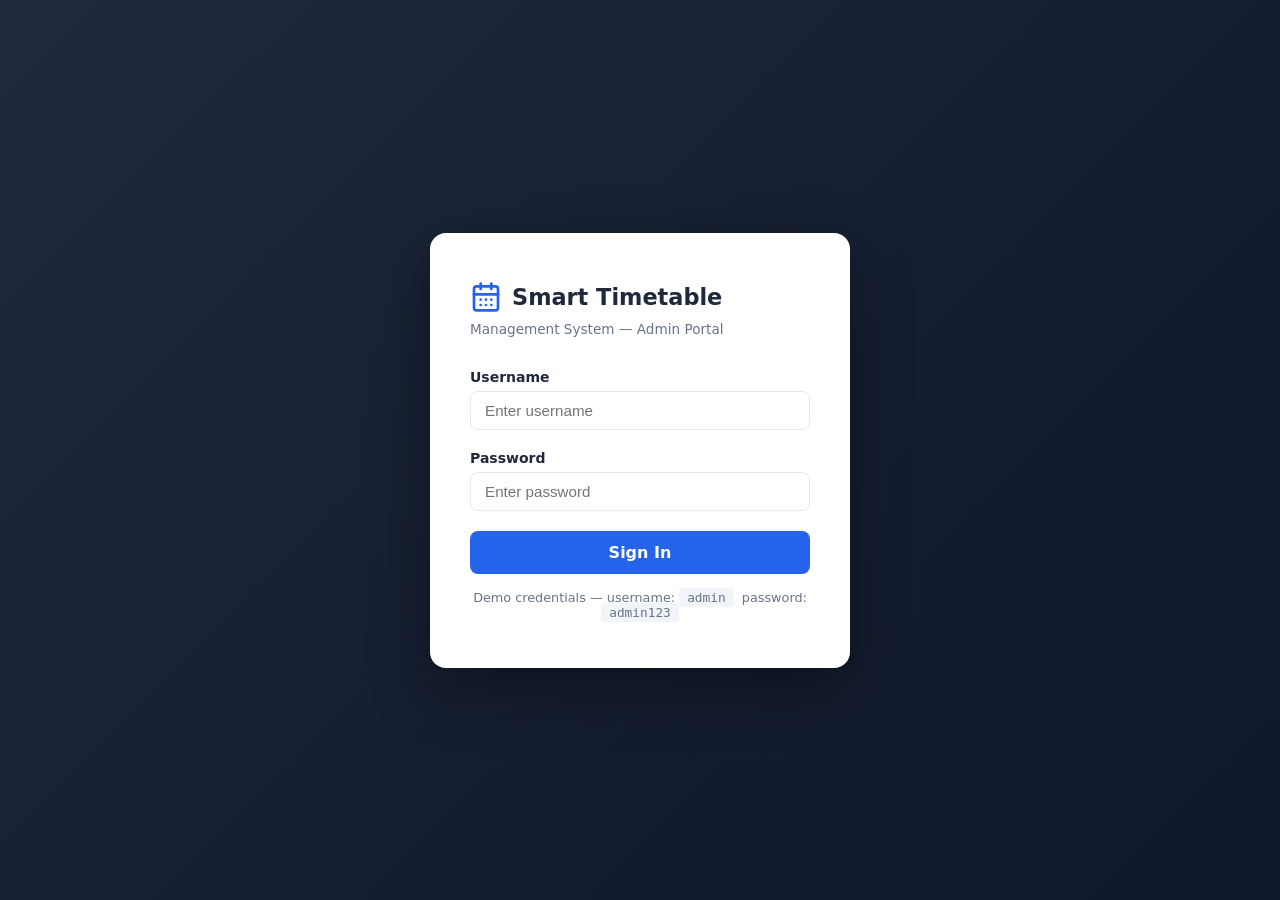
==== frontend/dashboard.html @ ed55b6df "Implement complete Smart Timetable Management System Co-authored-by: mohitcodez <219562682+mohitcode" ====
<!DOCTYPE html>
<html lang="en">
<head>
  <meta charset="UTF-8">
  <meta name="viewport" content="width=device-width, initial-scale=1.0">
  <title>Smart Timetable System — Dashboard</title>
  <link rel="stylesheet" href="style.css">
</head>
<body>
<div class="layout">

  <!-- ── Sidebar ─────────────────────────────────────────────────── -->
  <aside class="sidebar" id="sidebar">
    <div class="sidebar-brand">
      <svg width="24" height="24" viewBox="0 0 24 24" fill="none" stroke="currentColor" stroke-width="2" stroke-linecap="round" stroke-linejoin="round">
        <rect x="3" y="4" width="18" height="18" rx="2" ry="2"/>
        <line x1="16" y1="2" x2="16" y2="6"/><line x1="8" y1="2" x2="8" y2="6"/>
        <line x1="3" y1="10" x2="21" y2="10"/>
      </svg>
      <span>Smart<br>Timetable</span>
    </div>

    <nav class="sidebar-nav">
      <div class="nav-section">Main</div>
      <a class="nav-item active" data-section="dashboard">
        <svg width="18" height="18" viewBox="0 0 24 24" fill="none" stroke="currentColor" stroke-width="2"><rect x="3" y="3" width="7" height="7"/><rect x="14" y="3" width="7" height="7"/><rect x="14" y="14" width="7" height="7"/><rect x="3" y="14" width="7" height="7"/></svg>
        Dashboard
      </a>

      <div class="nav-section">Resources</div>
      <a class="nav-item" data-section="teachers">
        <svg width="18" height="18" viewBox="0 0 24 24" fill="none" stroke="currentColor" stroke-width="2"><path d="M17 21v-2a4 4 0 0 0-4-4H5a4 4 0 0 0-4 4v2"/><circle cx="9" cy="7" r="4"/><path d="M23 21v-2a4 4 0 0 0-3-3.87"/><path d="M16 3.13a4 4 0 0 1 0 7.75"/></svg>
        Teachers
      </a>
      <a class="nav-item" data-section="rooms">
        <svg width="18" height="18" viewBox="0 0 24 24" fill="none" stroke="currentColor" stroke-width="2"><path d="M3 9l9-7 9 7v11a2 2 0 0 1-2 2H5a2 2 0 0 1-2-2z"/><polyline points="9 22 9 12 15 12 15 22"/></svg>
        Rooms
      </a>
      <a class="nav-item" data-section="subjects">
        <svg width="18" height="18" viewBox="0 0 24 24" fill="none" stroke="currentColor" stroke-width="2"><path d="M4 19.5A2.5 2.5 0 0 1 6.5 17H20"/><path d="M6.5 2H20v20H6.5A2.5 2.5 0 0 1 4 19.5v-15A2.5 2.5 0 0 1 6.5 2z"/></svg>
        Subjects
      </a>
      <a class="nav-item" data-section="batches">
        <svg width="18" height="18" viewBox="0 0 24 24" fill="none" stroke="currentColor" stroke-width="2"><path d="M17 21v-2a4 4 0 0 0-4-4H5a4 4 0 0 0-4 4v2"/><circle cx="9" cy="7" r="4"/><path d="M23 21v-2a4 4 0 0 0-3-3.87"/><path d="M16 3.13a4 4 0 0 1 0 7.75"/></svg>
        Batches
      </a>

      <div class="nav-section">Scheduling</div>
      <a class="nav-item" data-section="generate">
        <svg width="18" height="18" viewBox="0 0 24 24" fill="none" stroke="currentColor" stroke-width="2"><polygon points="13 2 3 14 12 14 11 22 21 10 12 10 13 2"/></svg>
        Generate Timetable
      </a>
      <a class="nav-item" data-section="timetable">
        <svg width="18" height="18" viewBox="0 0 24 24" fill="none" stroke="currentColor" stroke-width="2"><rect x="3" y="4" width="18" height="18" rx="2" ry="2"/><line x1="16" y1="2" x2="16" y2="6"/><line x1="8" y1="2" x2="8" y2="6"/><line x1="3" y1="10" x2="21" y2="10"/></svg>
        View Timetable
      </a>
    </nav>

    <div class="sidebar-footer">
      <button class="btn-logout" id="btnLogout">
        <svg width="16" height="16" viewBox="0 0 24 24" fill="none" stroke="currentColor" stroke-width="2"><path d="M9 21H5a2 2 0 0 1-2-2V5a2 2 0 0 1 2-2h4"/><polyline points="16 17 21 12 16 7"/><line x1="21" y1="12" x2="9" y2="12"/></svg>
        Logout
      </button>
    </div>
  </aside>

  <!-- ── Main ────────────────────────────────────────────────────── -->
  <div class="main">

    <header class="topbar">
      <h2 id="pageTitle">Dashboard</h2>
      <div class="topbar-user">
        <span id="topbarUser">admin</span>
        <div class="avatar" id="topbarAvatar">A</div>
      </div>
    </header>

    <div class="content">

      <!-- Dashboard Home -->
      <div class="section active" id="sec-dashboard">
        <div class="stats-grid">
          <div class="stat-card">
            <div class="stat-icon blue">
              <svg width="22" height="22" viewBox="0 0 24 24" fill="none" stroke="currentColor" stroke-width="2"><path d="M17 21v-2a4 4 0 0 0-4-4H5a4 4 0 0 0-4 4v2"/><circle cx="9" cy="7" r="4"/><path d="M23 21v-2a4 4 0 0 0-3-3.87"/><path d="M16 3.13a4 4 0 0 1 0 7.75"/></svg>
            </div>
            <div>
              <div class="stat-label">Teachers</div>
              <div class="stat-value" id="stat-teachers">0</div>
            </div>
          </div>
          <div class="stat-card">
            <div class="stat-icon green">
              <svg width="22" height="22" viewBox="0 0 24 24" fill="none" stroke="currentColor" stroke-width="2"><path d="M3 9l9-7 9 7v11a2 2 0 0 1-2 2H5a2 2 0 0 1-2-2z"/><polyline points="9 22 9 12 15 12 15 22"/></svg>
            </div>
            <div>
              <div class="stat-label">Rooms</div>
              <div class="stat-value" id="stat-rooms">0</div>
            </div>
          </div>
          <div class="stat-card">
            <div class="stat-icon orange">
              <svg width="22" height="22" viewBox="0 0 24 24" fill="none" stroke="currentColor" stroke-width="2"><path d="M4 19.5A2.5 2.5 0 0 1 6.5 17H20"/><path d="M6.5 2H20v20H6.5A2.5 2.5 0 0 1 4 19.5v-15A2.5 2.5 0 0 1 6.5 2z"/></svg>
            </div>
            <div>
              <div class="stat-label">Subjects</div>
              <div class="stat-value" id="stat-subjects">0</div>
            </div>
          </div>
          <div class="stat-card">
            <div class="stat-icon sky">
              <svg width="22" height="22" viewBox="0 0 24 24" fill="none" stroke="currentColor" stroke-width="2"><path d="M17 21v-2a4 4 0 0 0-4-4H5a4 4 0 0 0-4 4v2"/><circle cx="9" cy="7" r="4"/></svg>
            </div>
            <div>
              <div class="stat-label">Batches</div>
              <div class="stat-value" id="stat-batches">0</div>
            </div>
          </div>
        </div>

        <div class="card" style="padding:24px;">
          <h3 style="font-size:.95rem;font-weight:700;margin-bottom:8px;">Welcome to Smart Timetable System</h3>
          <p style="color:var(--text-muted);font-size:.875rem;line-height:1.6;">
            Use the sidebar to manage <strong>Teachers</strong>, <strong>Rooms</strong>, <strong>Subjects</strong>, and <strong>Batches</strong>.
            Once your data is ready, click <strong>Generate Timetable</strong> to automatically produce a
            conflict-free academic schedule using the
            <em>Graph Coloring (DSATUR)</em> algorithm.
          </p>
          <div style="margin-top:16px;display:flex;gap:10px;flex-wrap:wrap;">
            <button class="btn btn-primary" onclick="app.showSection('generate')">
              <svg width="16" height="16" viewBox="0 0 24 24" fill="none" stroke="currentColor" stroke-width="2"><polygon points="13 2 3 14 12 14 11 22 21 10 12 10 13 2"/></svg>
              Generate Timetable
            </button>
            <button class="btn btn-secondary" onclick="app.showSection('teachers')">Manage Teachers</button>
          </div>
        </div>
      </div>

      <!-- Teachers -->
      <div class="section" id="sec-teachers">
        <div class="section-header">
          <h3>Teachers</h3>
          <button class="btn btn-primary" id="btnAddTeacher">
            <svg width="16" height="16" viewBox="0 0 24 24" fill="none" stroke="currentColor" stroke-width="2"><line x1="12" y1="5" x2="12" y2="19"/><line x1="5" y1="12" x2="19" y2="12"/></svg>
            Add Teacher
          </button>
        </div>
        <div class="card">
          <div class="table-wrapper">
            <table id="teachersTable">
              <thead>
                <tr>
                  <th>ID</th><th>Name</th><th>Subjects Taught</th><th>Availability</th><th>Actions</th>
                </tr>
              </thead>
              <tbody id="teachersBody"></tbody>
            </table>
          </div>
        </div>
      </div>

      <!-- Rooms -->
      <div class="section" id="sec-rooms">
        <div class="section-header">
          <h3>Rooms</h3>
          <button class="btn btn-primary" id="btnAddRoom">
            <svg width="16" height="16" viewBox="0 0 24 24" fill="none" stroke="currentColor" stroke-width="2"><line x1="12" y1="5" x2="12" y2="19"/><line x1="5" y1="12" x2="19" y2="12"/></svg>
            Add Room
          </button>
        </div>
        <div class="card">
          <div class="table-wrapper">
            <table id="roomsTable">
              <thead>
                <tr><th>ID</th><th>Room Name</th><th>Capacity</th><th>Actions</th></tr>
              </thead>
              <tbody id="roomsBody"></tbody>
            </table>
          </div>
        </div>
      </div>

      <!-- Subjects -->
      <div class="section" id="sec-subjects">
        <div class="section-header">
          <h3>Subjects</h3>
          <button class="btn btn-primary" id="btnAddSubject">
            <svg width="16" height="16" viewBox="0 0 24 24" fill="none" stroke="currentColor" stroke-width="2"><line x1="12" y1="5" x2="12" y2="19"/><line x1="5" y1="12" x2="19" y2="12"/></svg>
            Add Subject
          </button>
        </div>
        <div class="card">
          <div class="table-wrapper">
            <table id="subjectsTable">
              <thead>
                <tr><th>ID</th><th>Subject Name</th><th>Teacher</th><th>Lectures/Week</th><th>Actions</th></tr>
              </thead>
              <tbody id="subjectsBody"></tbody>
            </table>
          </div>
        </div>
      </div>

      <!-- Batches -->
      <div class="section" id="sec-batches">
        <div class="section-header">
          <h3>Student Batches</h3>
          <button class="btn btn-primary" id="btnAddBatch">
            <svg width="16" height="16" viewBox="0 0 24 24" fill="none" stroke="currentColor" stroke-width="2"><line x1="12" y1="5" x2="12" y2="19"/><line x1="5" y1="12" x2="19" y2="12"/></svg>
            Add Batch
          </button>
        </div>
        <div class="card">
          <div class="table-wrapper">
            <table id="batchesTable">
              <thead>
                <tr><th>ID</th><th>Batch Name</th><th>Student Count</th><th>Actions</th></tr>
              </thead>
              <tbody id="batchesBody"></tbody>
            </table>
          </div>
        </div>
      </div>

      <!-- Generate Timetable -->
      <div class="section" id="sec-generate">
        <div class="generate-card">
          <h3>
            <svg width="20" height="20" viewBox="0 0 24 24" fill="none" stroke="currentColor" stroke-width="2" style="vertical-align:middle;margin-right:8px;"><polygon points="13 2 3 14 12 14 11 22 21 10 12 10 13 2"/></svg>
            Generate Conflict-Free Timetable
          </h3>
          <p>The system models scheduling as a <strong>Graph Coloring Problem</strong> (G = V, E).
             Sessions are vertices; conflicts are edges. Time slots are colors.
             The DSATUR algorithm assigns the minimum number of slots.</p>
          <button class="btn btn-success btn-lg" id="btnGenerate">
            <svg width="18" height="18" viewBox="0 0 24 24" fill="none" stroke="currentColor" stroke-width="2"><polygon points="13 2 3 14 12 14 11 22 21 10 12 10 13 2"/></svg>
            Run Scheduler
          </button>
          <div class="algorithm-chips">
            <span class="chip">Graph Coloring</span>
            <span class="chip">DSATUR</span>
            <span class="chip">Backtracking Fallback</span>
            <span class="chip">O(V²) Greedy</span>
          </div>
          <div class="progress-bar-wrap" id="progressWrap">
            <div class="progress-bar" id="progressBar"></div>
          </div>
        </div>

        <div class="conflict-check card" id="constraintChecks" style="display:none;padding:20px;">
          <h4>Constraint Validation</h4>
          <div id="checksList"></div>
        </div>

        <div id="generateResult"></div>
      </div>

      <!-- View Timetable -->
      <div class="section" id="sec-timetable">
        <div class="section-header">
          <h3>Weekly Timetable</h3>
          <button class="btn btn-secondary" id="btnExportTT" style="display:none;">
            <svg width="16" height="16" viewBox="0 0 24 24" fill="none" stroke="currentColor" stroke-width="2"><path d="M21 15v4a2 2 0 0 1-2 2H5a2 2 0 0 1-2-2v-4"/><polyline points="7 10 12 15 17 10"/><line x1="12" y1="15" x2="12" y2="3"/></svg>
            Export JSON
          </button>
        </div>
        <div class="timetable-controls">
          <div class="tt-filter">
            <label for="filterBatch">Batch:</label>
            <select id="filterBatch"><option value="">All Batches</option></select>
          </div>
          <div class="tt-filter">
            <label for="filterTeacher">Teacher:</label>
            <select id="filterTeacher"><option value="">All Teachers</option></select>
          </div>
        </div>
        <div class="card">
          <div class="timetable-wrapper" id="timetableWrapper">
            <div class="empty-state">
              <svg width="48" height="48" viewBox="0 0 24 24" fill="none" stroke="currentColor" stroke-width="1.5"><rect x="3" y="4" width="18" height="18" rx="2"/><line x1="3" y1="10" x2="21" y2="10"/></svg>
              <p>No timetable generated yet. Go to <strong>Generate Timetable</strong> first.</p>
            </div>
          </div>
        </div>
      </div>

    </div><!-- /content -->
  </div><!-- /main -->

</div><!-- /layout -->

<!-- ── Modals ─────────────────────────────────────────────────────── -->

<!-- Teacher Modal -->
<div class="modal-overlay" id="modalTeacher">
  <div class="modal">
    <div class="modal-header">
      <h4 id="modalTeacherTitle">Add Teacher</h4>
      <button class="modal-close" data-close="modalTeacher">&times;</button>
    </div>
    <div class="modal-body">
      <input type="hidden" id="tEditId">
      <div class="form-group">
        <label>Teacher Name</label>
        <input type="text" id="tName" placeholder="e.g. Dr. Sharma">
      </div>
      <div class="form-group">
        <label>Subjects Taught</label>
        <input type="text" id="tSubjects" placeholder="e.g. Mathematics, Physics">
      </div>
      <div class="form-group">
        <label>Availability</label>
        <input type="text" id="tAvailability" value="all" placeholder="all / Mon-Fri / ...">
      </div>
    </div>
    <div class="modal-footer">
      <button class="btn btn-secondary" data-close="modalTeacher">Cancel</button>
      <button class="btn btn-primary" id="btnSaveTeacher">Save</button>
    </div>
  </div>
</div>

<!-- Room Modal -->
<div class="modal-overlay" id="modalRoom">
  <div class="modal">
    <div class="modal-header">
      <h4 id="modalRoomTitle">Add Room</h4>
      <button class="modal-close" data-close="modalRoom">&times;</button>
    </div>
    <div class="modal-body">
      <input type="hidden" id="rEditId">
      <div class="form-group">
        <label>Room Name</label>
        <input type="text" id="rName" placeholder="e.g. R101">
      </div>
      <div class="form-group">
        <label>Capacity</label>
        <input type="number" id="rCapacity" min="1" placeholder="e.g. 60">
      </div>
    </div>
    <div class="modal-footer">
      <button class="btn btn-secondary" data-close="modalRoom">Cancel</button>
      <button class="btn btn-primary" id="btnSaveRoom">Save</button>
    </div>
  </div>
</div>

<!-- Subject Modal -->
<div class="modal-overlay" id="modalSubject">
  <div class="modal">
    <div class="modal-header">
      <h4 id="modalSubjectTitle">Add Subject</h4>
      <button class="modal-close" data-close="modalSubject">&times;</button>
    </div>
    <div class="modal-body">
      <input type="hidden" id="sEditId">
      <div class="form-group">
        <label>Subject Name</label>
        <input type="text" id="sName" placeholder="e.g. Mathematics">
      </div>
      <div class="form-group">
        <label>Teacher</label>
        <select id="sTeacher"></select>
      </div>
      <div class="form-group">
        <label>Lectures per Week</label>
        <input type="number" id="sLectures" min="1" max="8" value="2">
      </div>
    </div>
    <div class="modal-footer">
      <button class="btn btn-secondary" data-close="modalSubject">Cancel</button>
      <button class="btn btn-primary" id="btnSaveSubject">Save</button>
    </div>
  </div>
</div>

<!-- Batch Modal -->
<div class="modal-overlay" id="modalBatch">
  <div class="modal">
    <div class="modal-header">
      <h4 id="modalBatchTitle">Add Batch</h4>
      <button class="modal-close" data-close="modalBatch">&times;</button>
    </div>
    <div class="modal-body">
      <input type="hidden" id="bEditId">
      <div class="form-group">
        <label>Batch Name</label>
        <input type="text" id="bName" placeholder="e.g. CSE-A">
      </div>
      <div class="form-group">
        <label>Student Count</label>
        <input type="number" id="bCount" min="1" placeholder="e.g. 50">
      </div>
    </div>
    <div class="modal-footer">
      <button class="btn btn-secondary" data-close="modalBatch">Cancel</button>
      <button class="btn btn-primary" id="btnSaveBatch">Save</button>
    </div>
  </div>
</div>

<!-- Toast -->
<div class="toast" id="toast"></div>

<script src="app.js"></script>
<script src="timetable.js"></script>
</body>
</html>
---- frontend/style.css ----
/* =====================================================================
   Smart Timetable Management System — Main Stylesheet
   ===================================================================== */

/* ── Reset & Variables ─────────────────────────────────────────────── */
*, *::before, *::after { box-sizing: border-box; margin: 0; padding: 0; }

:root {
  --primary:      #2563eb;
  --primary-dark: #1d4ed8;
  --accent:       #0ea5e9;
  --success:      #16a34a;
  --danger:       #dc2626;
  --warning:      #d97706;
  --sidebar-bg:   #1e293b;
  --sidebar-text: #cbd5e1;
  --sidebar-w:    240px;
  --header-h:     60px;
  --bg:           #f1f5f9;
  --card-bg:      #ffffff;
  --border:       #e2e8f0;
  --text:         #1e293b;
  --text-muted:   #64748b;
  --radius:       8px;
  --shadow:       0 1px 3px rgba(0,0,0,.12), 0 1px 2px rgba(0,0,0,.08);
  --shadow-md:    0 4px 6px -1px rgba(0,0,0,.10), 0 2px 4px -1px rgba(0,0,0,.06);
}

body { font-family: 'Segoe UI', system-ui, sans-serif; background: var(--bg); color: var(--text); }
a    { color: inherit; text-decoration: none; }
ul   { list-style: none; }
button { cursor: pointer; font-family: inherit; }

/* ── Login Page ────────────────────────────────────────────────────── */
.login-page {
  min-height: 100vh;
  display: flex;
  align-items: center;
  justify-content: center;
  background: linear-gradient(135deg, #1e293b 0%, #0f172a 100%);
}

.login-card {
  background: var(--card-bg);
  border-radius: 16px;
  padding: 48px 40px;
  width: 100%;
  max-width: 420px;
  box-shadow: 0 20px 60px rgba(0,0,0,.4);
}

.login-card .logo {
  display: flex;
  align-items: center;
  gap: 10px;
  margin-bottom: 8px;
}

.login-card .logo svg { color: var(--primary); }

.login-card h1 { font-size: 1.4rem; font-weight: 700; color: var(--text); }
.login-card .subtitle { font-size: 0.85rem; color: var(--text-muted); margin-bottom: 32px; }

.form-group { margin-bottom: 20px; }
.form-group label { display: block; font-size: .875rem; font-weight: 600; margin-bottom: 6px; color: var(--text); }
.form-group input {
  width: 100%;
  padding: 10px 14px;
  border: 1.5px solid var(--border);
  border-radius: var(--radius);
  font-size: .95rem;
  transition: border-color .2s;
  outline: none;
}
.form-group input:focus { border-color: var(--primary); box-shadow: 0 0 0 3px rgba(37,99,235,.12); }

.btn-login {
  width: 100%;
  padding: 12px;
  background: var(--primary);
  color: #fff;
  border: none;
  border-radius: var(--radius);
  font-size: 1rem;
  font-weight: 600;
  transition: background .2s, transform .1s;
}
.btn-login:hover  { background: var(--primary-dark); }
.btn-login:active { transform: scale(.98); }

.login-hint { margin-top: 16px; font-size: .8rem; color: var(--text-muted); text-align: center; }
.login-hint span { background: #f1f5f9; padding: 2px 8px; border-radius: 4px; font-family: monospace; }

.error-msg {
  display: none;
  background: #fef2f2;
  color: var(--danger);
  border: 1px solid #fecaca;
  border-radius: var(--radius);
  padding: 10px 14px;
  font-size: .875rem;
  margin-bottom: 16px;
}

/* ── Dashboard Layout ──────────────────────────────────────────────── */
.layout { display: flex; min-height: 100vh; }

/* Sidebar */
.sidebar {
  width: var(--sidebar-w);
  background: var(--sidebar-bg);
  position: fixed;
  top: 0; left: 0; bottom: 0;
  display: flex;
  flex-direction: column;
  transition: transform .3s;
  z-index: 100;
  overflow-y: auto;
}

.sidebar-brand {
  padding: 18px 20px;
  border-bottom: 1px solid rgba(255,255,255,.08);
  display: flex;
  align-items: center;
  gap: 10px;
}

.sidebar-brand svg  { color: var(--accent); flex-shrink: 0; }
.sidebar-brand span { font-size: .95rem; font-weight: 700; color: #f1f5f9; line-height: 1.2; }

.sidebar-nav { padding: 12px 0; flex: 1; }

.nav-section {
  padding: 10px 16px 4px;
  font-size: .7rem;
  font-weight: 700;
  text-transform: uppercase;
  letter-spacing: .08em;
  color: #475569;
}

.nav-item {
  display: flex;
  align-items: center;
  gap: 10px;
  padding: 10px 20px;
  color: var(--sidebar-text);
  font-size: .9rem;
  border-left: 3px solid transparent;
  transition: background .15s, color .15s, border-color .15s;
}

.nav-item:hover,
.nav-item.active {
  background: rgba(255,255,255,.06);
  color: #f8fafc;
  border-left-color: var(--accent);
}
.nav-item.active { background: rgba(14,165,233,.12); color: var(--accent); }

.sidebar-footer {
  padding: 16px 20px;
  border-top: 1px solid rgba(255,255,255,.08);
}
.btn-logout {
  display: flex;
  align-items: center;
  gap: 8px;
  color: #94a3b8;
  font-size: .875rem;
  background: none;
  border: none;
  padding: 0;
  transition: color .2s;
}
.btn-logout:hover { color: var(--danger); }

/* Main area */
.main {
  margin-left: var(--sidebar-w);
  flex: 1;
  display: flex;
  flex-direction: column;
  min-height: 100vh;
}

.topbar {
  height: var(--header-h);
  background: var(--card-bg);
  border-bottom: 1px solid var(--border);
  display: flex;
  align-items: center;
  justify-content: space-between;
  padding: 0 28px;
  position: sticky;
  top: 0;
  z-index: 50;
  box-shadow: var(--shadow);
}

.topbar h2 { font-size: 1.1rem; font-weight: 600; }
.topbar-user {
  display: flex;
  align-items: center;
  gap: 10px;
  font-size: .875rem;
  color: var(--text-muted);
}
.avatar {
  width: 34px; height: 34px;
  background: var(--primary);
  color: #fff;
  border-radius: 50%;
  display: flex;
  align-items: center;
  justify-content: center;
  font-weight: 700;
  font-size: .85rem;
}

/* Content area */
.content { padding: 28px; flex: 1; }

/* ── Dashboard Home Cards ───────────────────────────────────────────── */
.stats-grid {
  display: grid;
  grid-template-columns: repeat(auto-fill, minmax(200px, 1fr));
  gap: 20px;
  margin-bottom: 28px;
}

.stat-card {
  background: var(--card-bg);
  border-radius: var(--radius);
  padding: 20px;
  display: flex;
  align-items: center;
  gap: 16px;
  box-shadow: var(--shadow);
}

.stat-icon {
  width: 48px; height: 48px;
  border-radius: 12px;
  display: flex;
  align-items: center;
  justify-content: center;
  flex-shrink: 0;
}
.stat-icon.blue   { background: #eff6ff; color: var(--primary); }
.stat-icon.green  { background: #f0fdf4; color: var(--success); }
.stat-icon.orange { background: #fffbeb; color: var(--warning); }
.stat-icon.sky    { background: #f0f9ff; color: var(--accent); }

.stat-label { font-size: .8rem; color: var(--text-muted); margin-bottom: 2px; }
.stat-value { font-size: 1.8rem; font-weight: 700; line-height: 1; }

/* ── Generic Section ────────────────────────────────────────────────── */
.section { display: none; }
.section.active { display: block; }

.section-header {
  display: flex;
  align-items: center;
  justify-content: space-between;
  margin-bottom: 20px;
}
.section-header h3 { font-size: 1.1rem; font-weight: 600; }

/* ── Buttons ────────────────────────────────────────────────────────── */
.btn {
  display: inline-flex;
  align-items: center;
  gap: 6px;
  padding: 8px 16px;
  border-radius: var(--radius);
  font-size: .875rem;
  font-weight: 600;
  border: none;
  transition: background .2s, transform .1s;
}
.btn:active { transform: scale(.97); }

.btn-primary   { background: var(--primary);  color: #fff; }
.btn-primary:hover   { background: var(--primary-dark); }
.btn-success   { background: var(--success);  color: #fff; }
.btn-success:hover   { background: #15803d; }
.btn-danger    { background: var(--danger);   color: #fff; }
.btn-danger:hover    { background: #b91c1c; }
.btn-secondary { background: var(--border);   color: var(--text); }
.btn-secondary:hover { background: #cbd5e1; }
.btn-lg { padding: 12px 24px; font-size: 1rem; }

/* ── Card / Table ───────────────────────────────────────────────────── */
.card {
  background: var(--card-bg);
  border-radius: var(--radius);
  box-shadow: var(--shadow);
  overflow: hidden;
}

.table-wrapper { overflow-x: auto; }

table { width: 100%; border-collapse: collapse; font-size: .875rem; }
thead { background: #f8fafc; }
th { padding: 12px 16px; text-align: left; font-weight: 600; color: var(--text-muted); font-size: .8rem; text-transform: uppercase; letter-spacing: .04em; white-space: nowrap; }
td { padding: 12px 16px; border-top: 1px solid var(--border); vertical-align: middle; }
tr:hover td { background: #f8fafc; }

.badge {
  display: inline-block;
  padding: 2px 10px;
  border-radius: 999px;
  font-size: .75rem;
  font-weight: 600;
}
.badge-blue   { background: #dbeafe; color: #1d4ed8; }
.badge-green  { background: #dcfce7; color: #15803d; }
.badge-orange { background: #fef9c3; color: #a16207; }
.badge-sky    { background: #e0f2fe; color: #0369a1; }
.badge-purple { background: #f3e8ff; color: #7e22ce; }

/* ── Modal ──────────────────────────────────────────────────────────── */
.modal-overlay {
  position: fixed; inset: 0;
  background: rgba(0,0,0,.45);
  z-index: 200;
  display: flex;
  align-items: center;
  justify-content: center;
  opacity: 0;
  pointer-events: none;
  transition: opacity .2s;
}
.modal-overlay.open { opacity: 1; pointer-events: all; }

.modal {
  background: var(--card-bg);
  border-radius: 12px;
  padding: 28px;
  width: 100%;
  max-width: 480px;
  max-height: 90vh;
  overflow-y: auto;
  box-shadow: var(--shadow-md);
  transform: translateY(20px);
  transition: transform .2s;
}
.modal-overlay.open .modal { transform: translateY(0); }

.modal-header {
  display: flex;
  align-items: center;
  justify-content: space-between;
  margin-bottom: 20px;
}
.modal-header h4 { font-size: 1rem; font-weight: 700; }
.modal-close {
  background: none;
  border: none;
  color: var(--text-muted);
  font-size: 1.3rem;
  line-height: 1;
  transition: color .2s;
}
.modal-close:hover { color: var(--danger); }

.modal-body .form-group { margin-bottom: 16px; }
.modal-body label { font-size: .85rem; font-weight: 600; display: block; margin-bottom: 5px; }
.modal-body input,
.modal-body select {
  width: 100%;
  padding: 9px 12px;
  border: 1.5px solid var(--border);
  border-radius: var(--radius);
  font-size: .9rem;
  outline: none;
}
.modal-body input:focus,
.modal-body select:focus { border-color: var(--primary); box-shadow: 0 0 0 3px rgba(37,99,235,.1); }

.modal-footer {
  display: flex;
  justify-content: flex-end;
  gap: 10px;
  margin-top: 20px;
  padding-top: 16px;
  border-top: 1px solid var(--border);
}

/* ── Timetable Grid ─────────────────────────────────────────────────── */
.timetable-controls {
  display: flex;
  align-items: center;
  gap: 14px;
  flex-wrap: wrap;
  margin-bottom: 20px;
}

.tt-filter { display: flex; align-items: center; gap: 6px; font-size: .875rem; }
.tt-filter select {
  padding: 6px 10px;
  border: 1.5px solid var(--border);
  border-radius: var(--radius);
  font-size: .875rem;
  outline: none;
}

.timetable-wrapper { overflow-x: auto; }

.timetable {
  border-collapse: collapse;
  min-width: 700px;
  width: 100%;
  font-size: .82rem;
}
.timetable th,
.timetable td {
  border: 1px solid var(--border);
  padding: 0;
  text-align: center;
  min-width: 100px;
}
.timetable thead th {
  background: var(--sidebar-bg);
  color: #f1f5f9;
  padding: 10px 8px;
  font-size: .78rem;
  text-transform: uppercase;
  font-weight: 600;
}
.timetable tbody th {
  background: #f8fafc;
  color: var(--text);
  font-weight: 600;
  padding: 8px 12px;
  min-width: 80px;
  text-align: left;
}

.tt-cell {
  padding: 6px 8px;
  min-height: 64px;
  display: flex;
  flex-direction: column;
  align-items: center;
  justify-content: center;
  gap: 2px;
}
.tt-cell .tt-subject { font-weight: 700; color: var(--text); font-size: .8rem; }
.tt-cell .tt-teacher { color: var(--text-muted); font-size: .73rem; }
.tt-cell .tt-room    { font-size: .7rem; padding: 1px 6px; border-radius: 4px; background: var(--border); }
.tt-cell .tt-batch   { font-size: .68rem; color: var(--text-muted); }

.tt-cell-filled {
  background: linear-gradient(135deg, #eff6ff, #dbeafe);
  border-left: 3px solid var(--primary);
}
.tt-cell-empty { background: #fafafa; }

.color-0 { background: linear-gradient(135deg,#eff6ff,#dbeafe); border-left-color: #2563eb; }
.color-1 { background: linear-gradient(135deg,#f0fdf4,#dcfce7); border-left-color: #16a34a; }
.color-2 { background: linear-gradient(135deg,#fffbeb,#fef3c7); border-left-color: #d97706; }
.color-3 { background: linear-gradient(135deg,#fdf4ff,#f3e8ff); border-left-color: #9333ea; }
.color-4 { background: linear-gradient(135deg,#f0f9ff,#e0f2fe); border-left-color: #0284c7; }

/* ── Generate section ───────────────────────────────────────────────── */
.generate-card {
  background: linear-gradient(135deg, #1e293b, #0f172a);
  border-radius: var(--radius);
  padding: 32px;
  color: #f1f5f9;
  margin-bottom: 24px;
}
.generate-card h3 { font-size: 1.25rem; margin-bottom: 8px; }
.generate-card p  { color: #94a3b8; font-size: .9rem; margin-bottom: 20px; }

.algorithm-chips { display: flex; gap: 8px; flex-wrap: wrap; margin-top: 12px; }
.chip {
  background: rgba(255,255,255,.1);
  border: 1px solid rgba(255,255,255,.15);
  color: #e2e8f0;
  padding: 4px 12px;
  border-radius: 999px;
  font-size: .78rem;
  font-weight: 600;
}

.progress-bar-wrap { height: 6px; background: rgba(255,255,255,.15); border-radius: 3px; overflow: hidden; margin-top: 16px; display: none; }
.progress-bar      { height: 100%; background: var(--accent); border-radius: 3px; width: 0; transition: width .5s ease; }

.conflict-check {
  background: var(--card-bg);
  border-radius: var(--radius);
  padding: 20px;
  box-shadow: var(--shadow);
  margin-bottom: 20px;
}
.conflict-check h4 { font-size: .95rem; font-weight: 600; margin-bottom: 12px; }
.check-item {
  display: flex;
  align-items: center;
  gap: 8px;
  padding: 6px 0;
  font-size: .875rem;
  border-bottom: 1px solid var(--border);
}
.check-item:last-child { border-bottom: none; }
.check-ok   { color: var(--success); }
.check-fail { color: var(--danger); }

/* ── Utility ────────────────────────────────────────────────────────── */
.empty-state { padding: 48px 24px; text-align: center; color: var(--text-muted); }
.empty-state svg { margin-bottom: 12px; opacity: .4; }
.empty-state p { font-size: .9rem; }

.toast {
  position: fixed;
  bottom: 24px; right: 24px;
  background: #1e293b;
  color: #f1f5f9;
  padding: 12px 20px;
  border-radius: var(--radius);
  font-size: .875rem;
  z-index: 500;
  box-shadow: var(--shadow-md);
  transform: translateY(20px);
  opacity: 0;
  transition: opacity .3s, transform .3s;
  max-width: 320px;
}
.toast.show { opacity: 1; transform: translateY(0); }
.toast.success { border-left: 4px solid var(--success); }
.toast.error   { border-left: 4px solid var(--danger);  }
.toast.info    { border-left: 4px solid var(--accent);  }

/* ── Responsive ─────────────────────────────────────────────────────── */
@media (max-width: 768px) {
  .sidebar { transform: translateX(-100%); }
  .sidebar.open { transform: translateX(0); }
  .main { margin-left: 0; }
}
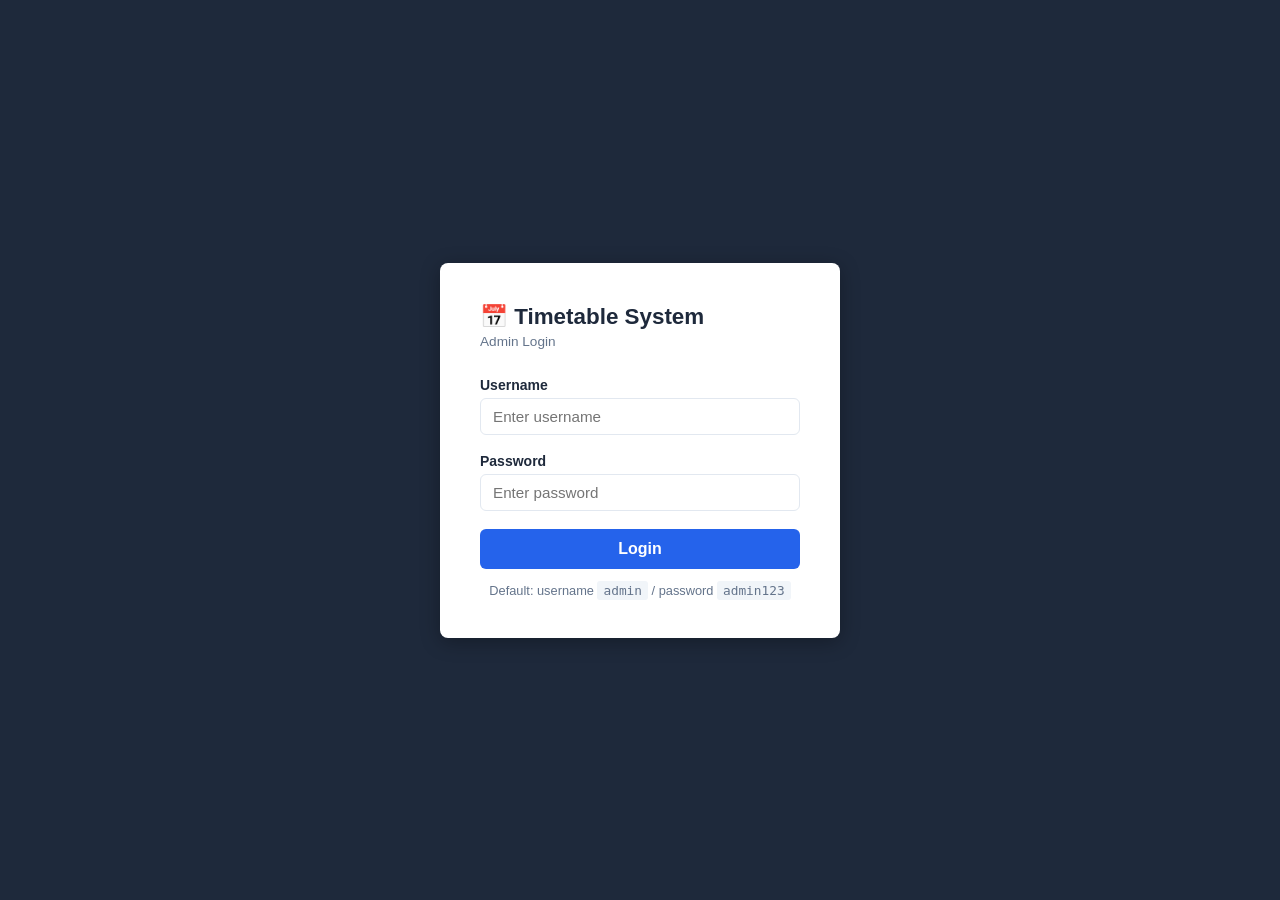
==== commit 40390b1a: "simplify project to look more like a university student project - Remove IIFE and 'use strict' from " ====
--- a/frontend/dashboard.html
+++ b/frontend/dashboard.html
@@ -3,68 +3,39 @@
 <head>
   <meta charset="UTF-8">
   <meta name="viewport" content="width=device-width, initial-scale=1.0">
-  <title>Smart Timetable System — Dashboard</title>
+  <title>Timetable System - Dashboard</title>
   <link rel="stylesheet" href="style.css">
 </head>
 <body>
 <div class="layout">
 
-  <!-- ── Sidebar ─────────────────────────────────────────────────── -->
+  <!-- Sidebar -->
   <aside class="sidebar" id="sidebar">
     <div class="sidebar-brand">
-      <svg width="24" height="24" viewBox="0 0 24 24" fill="none" stroke="currentColor" stroke-width="2" stroke-linecap="round" stroke-linejoin="round">
-        <rect x="3" y="4" width="18" height="18" rx="2" ry="2"/>
-        <line x1="16" y1="2" x2="16" y2="6"/><line x1="8" y1="2" x2="8" y2="6"/>
-        <line x1="3" y1="10" x2="21" y2="10"/>
-      </svg>
-      <span>Smart<br>Timetable</span>
+      &#128197; Smart Timetable
     </div>
 
     <nav class="sidebar-nav">
       <div class="nav-section">Main</div>
-      <a class="nav-item active" data-section="dashboard">
-        <svg width="18" height="18" viewBox="0 0 24 24" fill="none" stroke="currentColor" stroke-width="2"><rect x="3" y="3" width="7" height="7"/><rect x="14" y="3" width="7" height="7"/><rect x="14" y="14" width="7" height="7"/><rect x="3" y="14" width="7" height="7"/></svg>
-        Dashboard
-      </a>
-
-      <div class="nav-section">Resources</div>
-      <a class="nav-item" data-section="teachers">
-        <svg width="18" height="18" viewBox="0 0 24 24" fill="none" stroke="currentColor" stroke-width="2"><path d="M17 21v-2a4 4 0 0 0-4-4H5a4 4 0 0 0-4 4v2"/><circle cx="9" cy="7" r="4"/><path d="M23 21v-2a4 4 0 0 0-3-3.87"/><path d="M16 3.13a4 4 0 0 1 0 7.75"/></svg>
-        Teachers
-      </a>
-      <a class="nav-item" data-section="rooms">
-        <svg width="18" height="18" viewBox="0 0 24 24" fill="none" stroke="currentColor" stroke-width="2"><path d="M3 9l9-7 9 7v11a2 2 0 0 1-2 2H5a2 2 0 0 1-2-2z"/><polyline points="9 22 9 12 15 12 15 22"/></svg>
-        Rooms
-      </a>
-      <a class="nav-item" data-section="subjects">
-        <svg width="18" height="18" viewBox="0 0 24 24" fill="none" stroke="currentColor" stroke-width="2"><path d="M4 19.5A2.5 2.5 0 0 1 6.5 17H20"/><path d="M6.5 2H20v20H6.5A2.5 2.5 0 0 1 4 19.5v-15A2.5 2.5 0 0 1 6.5 2z"/></svg>
-        Subjects
-      </a>
-      <a class="nav-item" data-section="batches">
-        <svg width="18" height="18" viewBox="0 0 24 24" fill="none" stroke="currentColor" stroke-width="2"><path d="M17 21v-2a4 4 0 0 0-4-4H5a4 4 0 0 0-4 4v2"/><circle cx="9" cy="7" r="4"/><path d="M23 21v-2a4 4 0 0 0-3-3.87"/><path d="M16 3.13a4 4 0 0 1 0 7.75"/></svg>
-        Batches
-      </a>
-
-      <div class="nav-section">Scheduling</div>
-      <a class="nav-item" data-section="generate">
-        <svg width="18" height="18" viewBox="0 0 24 24" fill="none" stroke="currentColor" stroke-width="2"><polygon points="13 2 3 14 12 14 11 22 21 10 12 10 13 2"/></svg>
-        Generate Timetable
-      </a>
-      <a class="nav-item" data-section="timetable">
-        <svg width="18" height="18" viewBox="0 0 24 24" fill="none" stroke="currentColor" stroke-width="2"><rect x="3" y="4" width="18" height="18" rx="2" ry="2"/><line x1="16" y1="2" x2="16" y2="6"/><line x1="8" y1="2" x2="8" y2="6"/><line x1="3" y1="10" x2="21" y2="10"/></svg>
-        View Timetable
-      </a>
+      <a class="nav-item active" data-section="dashboard">Dashboard</a>
+
+      <div class="nav-section">Manage</div>
+      <a class="nav-item" data-section="teachers">Teachers</a>
+      <a class="nav-item" data-section="rooms">Rooms</a>
+      <a class="nav-item" data-section="subjects">Subjects</a>
+      <a class="nav-item" data-section="batches">Batches</a>
+
+      <div class="nav-section">Timetable</div>
+      <a class="nav-item" data-section="generate">Generate</a>
+      <a class="nav-item" data-section="timetable">View Timetable</a>
     </nav>
 
     <div class="sidebar-footer">
-      <button class="btn-logout" id="btnLogout">
-        <svg width="16" height="16" viewBox="0 0 24 24" fill="none" stroke="currentColor" stroke-width="2"><path d="M9 21H5a2 2 0 0 1-2-2V5a2 2 0 0 1 2-2h4"/><polyline points="16 17 21 12 16 7"/><line x1="21" y1="12" x2="9" y2="12"/></svg>
-        Logout
-      </button>
+      <button class="btn-logout" id="btnLogout">Logout</button>
     </div>
   </aside>
 
-  <!-- ── Main ────────────────────────────────────────────────────── -->
+  <!-- Main content -->
   <div class="main">
 
     <header class="topbar">
@@ -81,57 +52,32 @@
       <div class="section active" id="sec-dashboard">
         <div class="stats-grid">
           <div class="stat-card">
-            <div class="stat-icon blue">
-              <svg width="22" height="22" viewBox="0 0 24 24" fill="none" stroke="currentColor" stroke-width="2"><path d="M17 21v-2a4 4 0 0 0-4-4H5a4 4 0 0 0-4 4v2"/><circle cx="9" cy="7" r="4"/><path d="M23 21v-2a4 4 0 0 0-3-3.87"/><path d="M16 3.13a4 4 0 0 1 0 7.75"/></svg>
-            </div>
-            <div>
-              <div class="stat-label">Teachers</div>
-              <div class="stat-value" id="stat-teachers">0</div>
-            </div>
+            <div class="stat-label">Teachers</div>
+            <div class="stat-value" id="stat-teachers">0</div>
           </div>
           <div class="stat-card">
-            <div class="stat-icon green">
-              <svg width="22" height="22" viewBox="0 0 24 24" fill="none" stroke="currentColor" stroke-width="2"><path d="M3 9l9-7 9 7v11a2 2 0 0 1-2 2H5a2 2 0 0 1-2-2z"/><polyline points="9 22 9 12 15 12 15 22"/></svg>
-            </div>
-            <div>
-              <div class="stat-label">Rooms</div>
-              <div class="stat-value" id="stat-rooms">0</div>
-            </div>
+            <div class="stat-label">Rooms</div>
+            <div class="stat-value" id="stat-rooms">0</div>
           </div>
           <div class="stat-card">
-            <div class="stat-icon orange">
-              <svg width="22" height="22" viewBox="0 0 24 24" fill="none" stroke="currentColor" stroke-width="2"><path d="M4 19.5A2.5 2.5 0 0 1 6.5 17H20"/><path d="M6.5 2H20v20H6.5A2.5 2.5 0 0 1 4 19.5v-15A2.5 2.5 0 0 1 6.5 2z"/></svg>
-            </div>
-            <div>
-              <div class="stat-label">Subjects</div>
-              <div class="stat-value" id="stat-subjects">0</div>
-            </div>
+            <div class="stat-label">Subjects</div>
+            <div class="stat-value" id="stat-subjects">0</div>
           </div>
           <div class="stat-card">
-            <div class="stat-icon sky">
-              <svg width="22" height="22" viewBox="0 0 24 24" fill="none" stroke="currentColor" stroke-width="2"><path d="M17 21v-2a4 4 0 0 0-4-4H5a4 4 0 0 0-4 4v2"/><circle cx="9" cy="7" r="4"/></svg>
-            </div>
-            <div>
-              <div class="stat-label">Batches</div>
-              <div class="stat-value" id="stat-batches">0</div>
-            </div>
-          </div>
-        </div>
-
-        <div class="card" style="padding:24px;">
-          <h3 style="font-size:.95rem;font-weight:700;margin-bottom:8px;">Welcome to Smart Timetable System</h3>
-          <p style="color:var(--text-muted);font-size:.875rem;line-height:1.6;">
-            Use the sidebar to manage <strong>Teachers</strong>, <strong>Rooms</strong>, <strong>Subjects</strong>, and <strong>Batches</strong>.
-            Once your data is ready, click <strong>Generate Timetable</strong> to automatically produce a
-            conflict-free academic schedule using the
-            <em>Graph Coloring (DSATUR)</em> algorithm.
+            <div class="stat-label">Batches</div>
+            <div class="stat-value" id="stat-batches">0</div>
+          </div>
+        </div>
+
+        <div class="card" style="padding:20px;">
+          <h3 style="margin-bottom:8px;">Welcome</h3>
+          <p style="color:#64748b;font-size:.9rem;line-height:1.6;">
+            Use the sidebar to manage teachers, rooms, subjects and batches.
+            Once ready, go to <strong>Generate</strong> to create the timetable automatically.
+            The system uses a graph coloring algorithm (DSATUR) to assign time slots without conflicts.
           </p>
-          <div style="margin-top:16px;display:flex;gap:10px;flex-wrap:wrap;">
-            <button class="btn btn-primary" onclick="app.showSection('generate')">
-              <svg width="16" height="16" viewBox="0 0 24 24" fill="none" stroke="currentColor" stroke-width="2"><polygon points="13 2 3 14 12 14 11 22 21 10 12 10 13 2"/></svg>
-              Generate Timetable
-            </button>
-            <button class="btn btn-secondary" onclick="app.showSection('teachers')">Manage Teachers</button>
+          <div style="margin-top:14px;">
+            <button class="btn btn-primary" onclick="app.showSection('generate')">Generate Timetable</button>
           </div>
         </div>
       </div>
@@ -140,17 +86,14 @@
       <div class="section" id="sec-teachers">
         <div class="section-header">
           <h3>Teachers</h3>
-          <button class="btn btn-primary" id="btnAddTeacher">
-            <svg width="16" height="16" viewBox="0 0 24 24" fill="none" stroke="currentColor" stroke-width="2"><line x1="12" y1="5" x2="12" y2="19"/><line x1="5" y1="12" x2="19" y2="12"/></svg>
-            Add Teacher
-          </button>
+          <button class="btn btn-primary" id="btnAddTeacher">+ Add Teacher</button>
         </div>
         <div class="card">
           <div class="table-wrapper">
             <table id="teachersTable">
               <thead>
                 <tr>
-                  <th>ID</th><th>Name</th><th>Subjects Taught</th><th>Availability</th><th>Actions</th>
+                  <th>ID</th><th>Name</th><th>Subjects</th><th>Availability</th><th>Actions</th>
                 </tr>
               </thead>
               <tbody id="teachersBody"></tbody>
@@ -163,10 +106,7 @@
       <div class="section" id="sec-rooms">
         <div class="section-header">
           <h3>Rooms</h3>
-          <button class="btn btn-primary" id="btnAddRoom">
-            <svg width="16" height="16" viewBox="0 0 24 24" fill="none" stroke="currentColor" stroke-width="2"><line x1="12" y1="5" x2="12" y2="19"/><line x1="5" y1="12" x2="19" y2="12"/></svg>
-            Add Room
-          </button>
+          <button class="btn btn-primary" id="btnAddRoom">+ Add Room</button>
         </div>
         <div class="card">
           <div class="table-wrapper">
@@ -184,10 +124,7 @@
       <div class="section" id="sec-subjects">
         <div class="section-header">
           <h3>Subjects</h3>
-          <button class="btn btn-primary" id="btnAddSubject">
-            <svg width="16" height="16" viewBox="0 0 24 24" fill="none" stroke="currentColor" stroke-width="2"><line x1="12" y1="5" x2="12" y2="19"/><line x1="5" y1="12" x2="19" y2="12"/></svg>
-            Add Subject
-          </button>
+          <button class="btn btn-primary" id="btnAddSubject">+ Add Subject</button>
         </div>
         <div class="card">
           <div class="table-wrapper">
@@ -205,10 +142,7 @@
       <div class="section" id="sec-batches">
         <div class="section-header">
           <h3>Student Batches</h3>
-          <button class="btn btn-primary" id="btnAddBatch">
-            <svg width="16" height="16" viewBox="0 0 24 24" fill="none" stroke="currentColor" stroke-width="2"><line x1="12" y1="5" x2="12" y2="19"/><line x1="5" y1="12" x2="19" y2="12"/></svg>
-            Add Batch
-          </button>
+          <button class="btn btn-primary" id="btnAddBatch">+ Add Batch</button>
         </div>
         <div class="card">
           <div class="table-wrapper">
@@ -225,30 +159,17 @@
       <!-- Generate Timetable -->
       <div class="section" id="sec-generate">
         <div class="generate-card">
-          <h3>
-            <svg width="20" height="20" viewBox="0 0 24 24" fill="none" stroke="currentColor" stroke-width="2" style="vertical-align:middle;margin-right:8px;"><polygon points="13 2 3 14 12 14 11 22 21 10 12 10 13 2"/></svg>
-            Generate Conflict-Free Timetable
-          </h3>
-          <p>The system models scheduling as a <strong>Graph Coloring Problem</strong> (G = V, E).
-             Sessions are vertices; conflicts are edges. Time slots are colors.
-             The DSATUR algorithm assigns the minimum number of slots.</p>
-          <button class="btn btn-success btn-lg" id="btnGenerate">
-            <svg width="18" height="18" viewBox="0 0 24 24" fill="none" stroke="currentColor" stroke-width="2"><polygon points="13 2 3 14 12 14 11 22 21 10 12 10 13 2"/></svg>
-            Run Scheduler
-          </button>
-          <div class="algorithm-chips">
-            <span class="chip">Graph Coloring</span>
-            <span class="chip">DSATUR</span>
-            <span class="chip">Backtracking Fallback</span>
-            <span class="chip">O(V²) Greedy</span>
-          </div>
+          <h3>Generate Timetable</h3>
+          <p>This will automatically schedule all classes using graph coloring (DSATUR algorithm).
+             It ensures no two classes with the same teacher, room, or batch overlap.</p>
+          <button class="btn btn-success btn-lg" id="btnGenerate">Run Scheduler</button>
           <div class="progress-bar-wrap" id="progressWrap">
             <div class="progress-bar" id="progressBar"></div>
           </div>
         </div>
 
-        <div class="conflict-check card" id="constraintChecks" style="display:none;padding:20px;">
-          <h4>Constraint Validation</h4>
+        <div class="conflict-check card" id="constraintChecks" style="display:none;padding:18px;">
+          <h4>Constraint Check Results</h4>
           <div id="checksList"></div>
         </div>
 
@@ -259,10 +180,7 @@
       <div class="section" id="sec-timetable">
         <div class="section-header">
           <h3>Weekly Timetable</h3>
-          <button class="btn btn-secondary" id="btnExportTT" style="display:none;">
-            <svg width="16" height="16" viewBox="0 0 24 24" fill="none" stroke="currentColor" stroke-width="2"><path d="M21 15v4a2 2 0 0 1-2 2H5a2 2 0 0 1-2-2v-4"/><polyline points="7 10 12 15 17 10"/><line x1="12" y1="15" x2="12" y2="3"/></svg>
-            Export JSON
-          </button>
+          <button class="btn btn-secondary" id="btnExportTT" style="display:none;">Export JSON</button>
         </div>
         <div class="timetable-controls">
           <div class="tt-filter">
@@ -277,19 +195,18 @@
         <div class="card">
           <div class="timetable-wrapper" id="timetableWrapper">
             <div class="empty-state">
-              <svg width="48" height="48" viewBox="0 0 24 24" fill="none" stroke="currentColor" stroke-width="1.5"><rect x="3" y="4" width="18" height="18" rx="2"/><line x1="3" y1="10" x2="21" y2="10"/></svg>
-              <p>No timetable generated yet. Go to <strong>Generate Timetable</strong> first.</p>
+              <p>No timetable generated yet. Go to <strong>Generate</strong> first.</p>
             </div>
           </div>
         </div>
       </div>
 
-    </div><!-- /content -->
-  </div><!-- /main -->
-
-</div><!-- /layout -->
-
-<!-- ── Modals ─────────────────────────────────────────────────────── -->
+    </div>
+  </div>
+
+</div>
+
+<!-- Modals -->
 
 <!-- Teacher Modal -->
 <div class="modal-overlay" id="modalTeacher">
@@ -399,7 +316,7 @@
   </div>
 </div>
 
-<!-- Toast -->
+<!-- Toast notification -->
 <div class="toast" id="toast"></div>
 
 <script src="app.js"></script>
--- a/frontend/style.css
+++ b/frontend/style.css
@@ -1,95 +1,73 @@
-/* =====================================================================
-   Smart Timetable Management System — Main Stylesheet
-   ===================================================================== */
-
-/* ── Reset & Variables ─────────────────────────────────────────────── */
+/* main stylesheet for smart timetable system */
+
 *, *::before, *::after { box-sizing: border-box; margin: 0; padding: 0; }
 
 :root {
-  --primary:      #2563eb;
-  --primary-dark: #1d4ed8;
-  --accent:       #0ea5e9;
-  --success:      #16a34a;
-  --danger:       #dc2626;
-  --warning:      #d97706;
-  --sidebar-bg:   #1e293b;
-  --sidebar-text: #cbd5e1;
-  --sidebar-w:    240px;
-  --header-h:     60px;
-  --bg:           #f1f5f9;
-  --card-bg:      #ffffff;
-  --border:       #e2e8f0;
-  --text:         #1e293b;
-  --text-muted:   #64748b;
-  --radius:       8px;
-  --shadow:       0 1px 3px rgba(0,0,0,.12), 0 1px 2px rgba(0,0,0,.08);
-  --shadow-md:    0 4px 6px -1px rgba(0,0,0,.10), 0 2px 4px -1px rgba(0,0,0,.06);
-}
-
-body { font-family: 'Segoe UI', system-ui, sans-serif; background: var(--bg); color: var(--text); }
-a    { color: inherit; text-decoration: none; }
-ul   { list-style: none; }
+  --primary:    #2563eb;
+  --success:    #16a34a;
+  --danger:     #dc2626;
+  --warning:    #d97706;
+  --sidebar-bg: #1e293b;
+  --bg:         #f1f5f9;
+  --card-bg:    #ffffff;
+  --border:     #e2e8f0;
+  --text:       #1e293b;
+  --text-muted: #64748b;
+  --radius:     6px;
+}
+
+body { font-family: 'Segoe UI', sans-serif; background: var(--bg); color: var(--text); }
+a { color: inherit; text-decoration: none; }
+ul { list-style: none; }
 button { cursor: pointer; font-family: inherit; }
 
-/* ── Login Page ────────────────────────────────────────────────────── */
+/* login page */
 .login-page {
   min-height: 100vh;
   display: flex;
   align-items: center;
   justify-content: center;
-  background: linear-gradient(135deg, #1e293b 0%, #0f172a 100%);
+  background: #1e293b;
 }
 
 .login-card {
-  background: var(--card-bg);
-  border-radius: 16px;
-  padding: 48px 40px;
-  width: 100%;
-  max-width: 420px;
-  box-shadow: 0 20px 60px rgba(0,0,0,.4);
-}
-
-.login-card .logo {
-  display: flex;
-  align-items: center;
-  gap: 10px;
-  margin-bottom: 8px;
-}
-
-.login-card .logo svg { color: var(--primary); }
-
-.login-card h1 { font-size: 1.4rem; font-weight: 700; color: var(--text); }
-.login-card .subtitle { font-size: 0.85rem; color: var(--text-muted); margin-bottom: 32px; }
-
-.form-group { margin-bottom: 20px; }
-.form-group label { display: block; font-size: .875rem; font-weight: 600; margin-bottom: 6px; color: var(--text); }
+  background: #fff;
+  border-radius: 8px;
+  padding: 40px;
+  width: 100%;
+  max-width: 400px;
+  box-shadow: 0 4px 20px rgba(0,0,0,0.3);
+}
+
+.login-card h1 { font-size: 1.4rem; font-weight: 700; margin-bottom: 4px; }
+.login-card .subtitle { font-size: 0.85rem; color: var(--text-muted); margin-bottom: 28px; }
+
+.form-group { margin-bottom: 18px; }
+.form-group label { display: block; font-size: 0.875rem; font-weight: 600; margin-bottom: 5px; }
 .form-group input {
   width: 100%;
-  padding: 10px 14px;
-  border: 1.5px solid var(--border);
-  border-radius: var(--radius);
-  font-size: .95rem;
-  transition: border-color .2s;
+  padding: 9px 12px;
+  border: 1px solid var(--border);
+  border-radius: var(--radius);
+  font-size: 0.95rem;
   outline: none;
 }
-.form-group input:focus { border-color: var(--primary); box-shadow: 0 0 0 3px rgba(37,99,235,.12); }
+.form-group input:focus { border-color: var(--primary); }
 
 .btn-login {
   width: 100%;
-  padding: 12px;
+  padding: 11px;
   background: var(--primary);
   color: #fff;
   border: none;
   border-radius: var(--radius);
   font-size: 1rem;
   font-weight: 600;
-  transition: background .2s, transform .1s;
-}
-.btn-login:hover  { background: var(--primary-dark); }
-.btn-login:active { transform: scale(.98); }
-
-.login-hint { margin-top: 16px; font-size: .8rem; color: var(--text-muted); text-align: center; }
-.login-hint span { background: #f1f5f9; padding: 2px 8px; border-radius: 4px; font-family: monospace; }
+}
+.btn-login:hover { background: #1d4ed8; }
+
+.login-hint { margin-top: 14px; font-size: 0.8rem; color: var(--text-muted); text-align: center; }
+.login-hint span { background: #f1f5f9; padding: 2px 6px; border-radius: 3px; font-family: monospace; }
 
 .error-msg {
   display: none;
@@ -97,88 +75,69 @@
   color: var(--danger);
   border: 1px solid #fecaca;
   border-radius: var(--radius);
-  padding: 10px 14px;
-  font-size: .875rem;
-  margin-bottom: 16px;
-}
-
-/* ── Dashboard Layout ──────────────────────────────────────────────── */
+  padding: 10px 12px;
+  font-size: 0.875rem;
+  margin-bottom: 14px;
+}
+
+/* dashboard layout */
 .layout { display: flex; min-height: 100vh; }
 
-/* Sidebar */
 .sidebar {
-  width: var(--sidebar-w);
+  width: 220px;
   background: var(--sidebar-bg);
   position: fixed;
   top: 0; left: 0; bottom: 0;
   display: flex;
   flex-direction: column;
-  transition: transform .3s;
   z-index: 100;
   overflow-y: auto;
 }
 
 .sidebar-brand {
-  padding: 18px 20px;
-  border-bottom: 1px solid rgba(255,255,255,.08);
-  display: flex;
-  align-items: center;
-  gap: 10px;
-}
-
-.sidebar-brand svg  { color: var(--accent); flex-shrink: 0; }
-.sidebar-brand span { font-size: .95rem; font-weight: 700; color: #f1f5f9; line-height: 1.2; }
-
-.sidebar-nav { padding: 12px 0; flex: 1; }
+  padding: 16px 18px;
+  border-bottom: 1px solid rgba(255,255,255,.1);
+  color: #f1f5f9;
+  font-size: 1rem;
+  font-weight: 700;
+}
+
+.sidebar-nav { padding: 10px 0; flex: 1; }
 
 .nav-section {
   padding: 10px 16px 4px;
-  font-size: .7rem;
+  font-size: 0.7rem;
   font-weight: 700;
   text-transform: uppercase;
-  letter-spacing: .08em;
   color: #475569;
+  letter-spacing: 0.06em;
 }
 
 .nav-item {
-  display: flex;
-  align-items: center;
-  gap: 10px;
-  padding: 10px 20px;
-  color: var(--sidebar-text);
-  font-size: .9rem;
+  display: block;
+  padding: 10px 18px;
+  color: #cbd5e1;
+  font-size: 0.9rem;
   border-left: 3px solid transparent;
-  transition: background .15s, color .15s, border-color .15s;
-}
-
-.nav-item:hover,
-.nav-item.active {
-  background: rgba(255,255,255,.06);
-  color: #f8fafc;
-  border-left-color: var(--accent);
-}
-.nav-item.active { background: rgba(14,165,233,.12); color: var(--accent); }
+}
+.nav-item:hover { background: rgba(255,255,255,.05); color: #f1f5f9; }
+.nav-item.active { background: rgba(37,99,235,.15); color: #93c5fd; border-left-color: #3b82f6; }
 
 .sidebar-footer {
-  padding: 16px 20px;
-  border-top: 1px solid rgba(255,255,255,.08);
+  padding: 14px 18px;
+  border-top: 1px solid rgba(255,255,255,.1);
 }
 .btn-logout {
-  display: flex;
-  align-items: center;
-  gap: 8px;
   color: #94a3b8;
-  font-size: .875rem;
+  font-size: 0.875rem;
   background: none;
   border: none;
   padding: 0;
-  transition: color .2s;
 }
 .btn-logout:hover { color: var(--danger); }
 
-/* Main area */
 .main {
-  margin-left: var(--sidebar-w);
+  margin-left: 220px;
   flex: 1;
   display: flex;
   flex-direction: column;
@@ -186,29 +145,21 @@
 }
 
 .topbar {
-  height: var(--header-h);
-  background: var(--card-bg);
+  height: 58px;
+  background: #fff;
   border-bottom: 1px solid var(--border);
   display: flex;
   align-items: center;
   justify-content: space-between;
-  padding: 0 28px;
+  padding: 0 24px;
   position: sticky;
   top: 0;
   z-index: 50;
-  box-shadow: var(--shadow);
-}
-
-.topbar h2 { font-size: 1.1rem; font-weight: 600; }
-.topbar-user {
-  display: flex;
-  align-items: center;
-  gap: 10px;
-  font-size: .875rem;
-  color: var(--text-muted);
-}
+}
+.topbar h2 { font-size: 1.05rem; font-weight: 600; }
+.topbar-user { display: flex; align-items: center; gap: 8px; font-size: 0.875rem; color: var(--text-muted); }
 .avatar {
-  width: 34px; height: 34px;
+  width: 32px; height: 32px;
   background: var(--primary);
   color: #fff;
   border-radius: 50%;
@@ -216,47 +167,29 @@
   align-items: center;
   justify-content: center;
   font-weight: 700;
-  font-size: .85rem;
-}
-
-/* Content area */
-.content { padding: 28px; flex: 1; }
-
-/* ── Dashboard Home Cards ───────────────────────────────────────────── */
+  font-size: 0.8rem;
+}
+
+.content { padding: 24px; flex: 1; }
+
+/* stats grid on dashboard */
 .stats-grid {
   display: grid;
-  grid-template-columns: repeat(auto-fill, minmax(200px, 1fr));
-  gap: 20px;
-  margin-bottom: 28px;
+  grid-template-columns: repeat(auto-fill, minmax(180px, 1fr));
+  gap: 16px;
+  margin-bottom: 24px;
 }
 
 .stat-card {
-  background: var(--card-bg);
-  border-radius: var(--radius);
-  padding: 20px;
-  display: flex;
-  align-items: center;
-  gap: 16px;
-  box-shadow: var(--shadow);
-}
-
-.stat-icon {
-  width: 48px; height: 48px;
-  border-radius: 12px;
-  display: flex;
-  align-items: center;
-  justify-content: center;
-  flex-shrink: 0;
-}
-.stat-icon.blue   { background: #eff6ff; color: var(--primary); }
-.stat-icon.green  { background: #f0fdf4; color: var(--success); }
-.stat-icon.orange { background: #fffbeb; color: var(--warning); }
-.stat-icon.sky    { background: #f0f9ff; color: var(--accent); }
-
-.stat-label { font-size: .8rem; color: var(--text-muted); margin-bottom: 2px; }
-.stat-value { font-size: 1.8rem; font-weight: 700; line-height: 1; }
-
-/* ── Generic Section ────────────────────────────────────────────────── */
+  background: #fff;
+  border-radius: var(--radius);
+  padding: 18px;
+  border: 1px solid var(--border);
+}
+.stat-label { font-size: 0.8rem; color: var(--text-muted); margin-bottom: 4px; }
+.stat-value { font-size: 1.7rem; font-weight: 700; color: var(--primary); }
+
+/* sections */
 .section { display: none; }
 .section.active { display: block; }
 
@@ -264,55 +197,51 @@
   display: flex;
   align-items: center;
   justify-content: space-between;
-  margin-bottom: 20px;
-}
-.section-header h3 { font-size: 1.1rem; font-weight: 600; }
-
-/* ── Buttons ────────────────────────────────────────────────────────── */
+  margin-bottom: 18px;
+}
+.section-header h3 { font-size: 1.05rem; font-weight: 600; }
+
+/* buttons */
 .btn {
   display: inline-flex;
   align-items: center;
-  gap: 6px;
-  padding: 8px 16px;
-  border-radius: var(--radius);
-  font-size: .875rem;
+  gap: 5px;
+  padding: 7px 14px;
+  border-radius: var(--radius);
+  font-size: 0.875rem;
   font-weight: 600;
   border: none;
-  transition: background .2s, transform .1s;
-}
-.btn:active { transform: scale(.97); }
-
-.btn-primary   { background: var(--primary);  color: #fff; }
-.btn-primary:hover   { background: var(--primary-dark); }
-.btn-success   { background: var(--success);  color: #fff; }
-.btn-success:hover   { background: #15803d; }
-.btn-danger    { background: var(--danger);   color: #fff; }
-.btn-danger:hover    { background: #b91c1c; }
-.btn-secondary { background: var(--border);   color: var(--text); }
+}
+.btn-primary { background: var(--primary); color: #fff; }
+.btn-primary:hover { background: #1d4ed8; }
+.btn-success { background: var(--success); color: #fff; }
+.btn-success:hover { background: #15803d; }
+.btn-danger { background: var(--danger); color: #fff; }
+.btn-danger:hover { background: #b91c1c; }
+.btn-secondary { background: var(--border); color: var(--text); }
 .btn-secondary:hover { background: #cbd5e1; }
-.btn-lg { padding: 12px 24px; font-size: 1rem; }
-
-/* ── Card / Table ───────────────────────────────────────────────────── */
+.btn-lg { padding: 10px 20px; font-size: 0.95rem; }
+
+/* card and table */
 .card {
-  background: var(--card-bg);
-  border-radius: var(--radius);
-  box-shadow: var(--shadow);
+  background: #fff;
+  border-radius: var(--radius);
+  border: 1px solid var(--border);
   overflow: hidden;
 }
-
 .table-wrapper { overflow-x: auto; }
 
-table { width: 100%; border-collapse: collapse; font-size: .875rem; }
+table { width: 100%; border-collapse: collapse; font-size: 0.875rem; }
 thead { background: #f8fafc; }
-th { padding: 12px 16px; text-align: left; font-weight: 600; color: var(--text-muted); font-size: .8rem; text-transform: uppercase; letter-spacing: .04em; white-space: nowrap; }
-td { padding: 12px 16px; border-top: 1px solid var(--border); vertical-align: middle; }
+th { padding: 11px 14px; text-align: left; font-weight: 600; color: var(--text-muted); font-size: 0.78rem; text-transform: uppercase; white-space: nowrap; }
+td { padding: 11px 14px; border-top: 1px solid var(--border); vertical-align: middle; }
 tr:hover td { background: #f8fafc; }
 
 .badge {
   display: inline-block;
-  padding: 2px 10px;
-  border-radius: 999px;
-  font-size: .75rem;
+  padding: 2px 8px;
+  border-radius: 4px;
+  font-size: 0.75rem;
   font-weight: 600;
 }
 .badge-blue   { background: #dbeafe; color: #1d4ed8; }
@@ -321,10 +250,10 @@
 .badge-sky    { background: #e0f2fe; color: #0369a1; }
 .badge-purple { background: #f3e8ff; color: #7e22ce; }
 
-/* ── Modal ──────────────────────────────────────────────────────────── */
+/* modals */
 .modal-overlay {
   position: fixed; inset: 0;
-  background: rgba(0,0,0,.45);
+  background: rgba(0,0,0,0.4);
   z-index: 200;
   display: flex;
   align-items: center;
@@ -336,24 +265,21 @@
 .modal-overlay.open { opacity: 1; pointer-events: all; }
 
 .modal {
-  background: var(--card-bg);
-  border-radius: 12px;
-  padding: 28px;
-  width: 100%;
-  max-width: 480px;
+  background: #fff;
+  border-radius: 8px;
+  padding: 24px;
+  width: 100%;
+  max-width: 460px;
   max-height: 90vh;
   overflow-y: auto;
-  box-shadow: var(--shadow-md);
-  transform: translateY(20px);
-  transition: transform .2s;
-}
-.modal-overlay.open .modal { transform: translateY(0); }
+  box-shadow: 0 8px 32px rgba(0,0,0,0.2);
+}
 
 .modal-header {
   display: flex;
   align-items: center;
   justify-content: space-between;
-  margin-bottom: 20px;
+  margin-bottom: 18px;
 }
 .modal-header h4 { font-size: 1rem; font-weight: 700; }
 .modal-close {
@@ -362,48 +288,46 @@
   color: var(--text-muted);
   font-size: 1.3rem;
   line-height: 1;
-  transition: color .2s;
 }
 .modal-close:hover { color: var(--danger); }
 
-.modal-body .form-group { margin-bottom: 16px; }
-.modal-body label { font-size: .85rem; font-weight: 600; display: block; margin-bottom: 5px; }
+.modal-body .form-group { margin-bottom: 14px; }
+.modal-body label { font-size: 0.85rem; font-weight: 600; display: block; margin-bottom: 4px; }
 .modal-body input,
 .modal-body select {
   width: 100%;
-  padding: 9px 12px;
-  border: 1.5px solid var(--border);
-  border-radius: var(--radius);
-  font-size: .9rem;
+  padding: 8px 10px;
+  border: 1px solid var(--border);
+  border-radius: var(--radius);
+  font-size: 0.9rem;
   outline: none;
 }
 .modal-body input:focus,
-.modal-body select:focus { border-color: var(--primary); box-shadow: 0 0 0 3px rgba(37,99,235,.1); }
+.modal-body select:focus { border-color: var(--primary); }
 
 .modal-footer {
   display: flex;
   justify-content: flex-end;
-  gap: 10px;
-  margin-top: 20px;
-  padding-top: 16px;
+  gap: 8px;
+  margin-top: 18px;
+  padding-top: 14px;
   border-top: 1px solid var(--border);
 }
 
-/* ── Timetable Grid ─────────────────────────────────────────────────── */
+/* timetable */
 .timetable-controls {
   display: flex;
   align-items: center;
-  gap: 14px;
+  gap: 12px;
   flex-wrap: wrap;
-  margin-bottom: 20px;
-}
-
-.tt-filter { display: flex; align-items: center; gap: 6px; font-size: .875rem; }
+  margin-bottom: 16px;
+}
+.tt-filter { display: flex; align-items: center; gap: 6px; font-size: 0.875rem; }
 .tt-filter select {
-  padding: 6px 10px;
-  border: 1.5px solid var(--border);
-  border-radius: var(--radius);
-  font-size: .875rem;
+  padding: 5px 8px;
+  border: 1px solid var(--border);
+  border-radius: var(--radius);
+  font-size: 0.875rem;
   outline: none;
 }
 
@@ -411,22 +335,21 @@
 
 .timetable {
   border-collapse: collapse;
-  min-width: 700px;
-  width: 100%;
-  font-size: .82rem;
-}
-.timetable th,
-.timetable td {
+  min-width: 650px;
+  width: 100%;
+  font-size: 0.82rem;
+}
+.timetable th, .timetable td {
   border: 1px solid var(--border);
   padding: 0;
   text-align: center;
-  min-width: 100px;
+  min-width: 95px;
 }
 .timetable thead th {
   background: var(--sidebar-bg);
   color: #f1f5f9;
-  padding: 10px 8px;
-  font-size: .78rem;
+  padding: 9px 8px;
+  font-size: 0.78rem;
   text-transform: uppercase;
   font-weight: 600;
 }
@@ -434,108 +357,90 @@
   background: #f8fafc;
   color: var(--text);
   font-weight: 600;
-  padding: 8px 12px;
-  min-width: 80px;
+  padding: 8px 10px;
+  min-width: 75px;
   text-align: left;
 }
 
 .tt-cell {
-  padding: 6px 8px;
-  min-height: 64px;
+  padding: 6px;
+  min-height: 60px;
   display: flex;
   flex-direction: column;
   align-items: center;
   justify-content: center;
   gap: 2px;
 }
-.tt-cell .tt-subject { font-weight: 700; color: var(--text); font-size: .8rem; }
-.tt-cell .tt-teacher { color: var(--text-muted); font-size: .73rem; }
-.tt-cell .tt-room    { font-size: .7rem; padding: 1px 6px; border-radius: 4px; background: var(--border); }
-.tt-cell .tt-batch   { font-size: .68rem; color: var(--text-muted); }
-
-.tt-cell-filled {
-  background: linear-gradient(135deg, #eff6ff, #dbeafe);
-  border-left: 3px solid var(--primary);
-}
+.tt-cell .tt-subject { font-weight: 700; font-size: 0.8rem; }
+.tt-cell .tt-teacher { color: var(--text-muted); font-size: 0.72rem; }
+.tt-cell .tt-room    { font-size: 0.7rem; padding: 1px 5px; border-radius: 3px; background: var(--border); }
+.tt-cell .tt-batch   { font-size: 0.68rem; color: var(--text-muted); }
+
 .tt-cell-empty { background: #fafafa; }
 
-.color-0 { background: linear-gradient(135deg,#eff6ff,#dbeafe); border-left-color: #2563eb; }
-.color-1 { background: linear-gradient(135deg,#f0fdf4,#dcfce7); border-left-color: #16a34a; }
-.color-2 { background: linear-gradient(135deg,#fffbeb,#fef3c7); border-left-color: #d97706; }
-.color-3 { background: linear-gradient(135deg,#fdf4ff,#f3e8ff); border-left-color: #9333ea; }
-.color-4 { background: linear-gradient(135deg,#f0f9ff,#e0f2fe); border-left-color: #0284c7; }
-
-/* ── Generate section ───────────────────────────────────────────────── */
+/* different colors for different subjects */
+.color-0 { background: #eff6ff; border-left: 3px solid #2563eb; }
+.color-1 { background: #f0fdf4; border-left: 3px solid #16a34a; }
+.color-2 { background: #fffbeb; border-left: 3px solid #d97706; }
+.color-3 { background: #fdf4ff; border-left: 3px solid #9333ea; }
+.color-4 { background: #f0f9ff; border-left: 3px solid #0284c7; }
+
+/* generate section */
 .generate-card {
-  background: linear-gradient(135deg, #1e293b, #0f172a);
-  border-radius: var(--radius);
-  padding: 32px;
+  background: #1e293b;
+  border-radius: var(--radius);
+  padding: 28px;
   color: #f1f5f9;
-  margin-bottom: 24px;
-}
-.generate-card h3 { font-size: 1.25rem; margin-bottom: 8px; }
-.generate-card p  { color: #94a3b8; font-size: .9rem; margin-bottom: 20px; }
-
-.algorithm-chips { display: flex; gap: 8px; flex-wrap: wrap; margin-top: 12px; }
-.chip {
-  background: rgba(255,255,255,.1);
-  border: 1px solid rgba(255,255,255,.15);
-  color: #e2e8f0;
-  padding: 4px 12px;
-  border-radius: 999px;
-  font-size: .78rem;
-  font-weight: 600;
-}
-
-.progress-bar-wrap { height: 6px; background: rgba(255,255,255,.15); border-radius: 3px; overflow: hidden; margin-top: 16px; display: none; }
-.progress-bar      { height: 100%; background: var(--accent); border-radius: 3px; width: 0; transition: width .5s ease; }
+  margin-bottom: 20px;
+}
+.generate-card h3 { font-size: 1.1rem; margin-bottom: 8px; }
+.generate-card p { color: #94a3b8; font-size: 0.9rem; margin-bottom: 18px; }
+
+.progress-bar-wrap { height: 5px; background: rgba(255,255,255,.15); border-radius: 3px; overflow: hidden; margin-top: 14px; display: none; }
+.progress-bar { height: 100%; background: #3b82f6; border-radius: 3px; width: 0; transition: width .4s; }
 
 .conflict-check {
-  background: var(--card-bg);
-  border-radius: var(--radius);
-  padding: 20px;
-  box-shadow: var(--shadow);
-  margin-bottom: 20px;
-}
-.conflict-check h4 { font-size: .95rem; font-weight: 600; margin-bottom: 12px; }
+  background: #fff;
+  border-radius: var(--radius);
+  border: 1px solid var(--border);
+  padding: 18px;
+  margin-bottom: 16px;
+}
+.conflict-check h4 { font-size: 0.95rem; font-weight: 600; margin-bottom: 10px; }
 .check-item {
   display: flex;
   align-items: center;
   gap: 8px;
-  padding: 6px 0;
-  font-size: .875rem;
+  padding: 5px 0;
+  font-size: 0.875rem;
   border-bottom: 1px solid var(--border);
 }
 .check-item:last-child { border-bottom: none; }
-.check-ok   { color: var(--success); }
+.check-ok  { color: var(--success); }
 .check-fail { color: var(--danger); }
 
-/* ── Utility ────────────────────────────────────────────────────────── */
-.empty-state { padding: 48px 24px; text-align: center; color: var(--text-muted); }
-.empty-state svg { margin-bottom: 12px; opacity: .4; }
-.empty-state p { font-size: .9rem; }
+/* misc */
+.empty-state { padding: 40px 20px; text-align: center; color: var(--text-muted); }
+.empty-state p { font-size: 0.9rem; }
 
 .toast {
   position: fixed;
-  bottom: 24px; right: 24px;
+  bottom: 20px; right: 20px;
   background: #1e293b;
   color: #f1f5f9;
-  padding: 12px 20px;
-  border-radius: var(--radius);
-  font-size: .875rem;
+  padding: 10px 18px;
+  border-radius: var(--radius);
+  font-size: 0.875rem;
   z-index: 500;
-  box-shadow: var(--shadow-md);
-  transform: translateY(20px);
   opacity: 0;
-  transition: opacity .3s, transform .3s;
-  max-width: 320px;
-}
-.toast.show { opacity: 1; transform: translateY(0); }
-.toast.success { border-left: 4px solid var(--success); }
-.toast.error   { border-left: 4px solid var(--danger);  }
-.toast.info    { border-left: 4px solid var(--accent);  }
-
-/* ── Responsive ─────────────────────────────────────────────────────── */
+  transition: opacity .3s;
+  max-width: 300px;
+}
+.toast.show { opacity: 1; }
+.toast.success { border-left: 3px solid var(--success); }
+.toast.error   { border-left: 3px solid var(--danger); }
+.toast.info    { border-left: 3px solid #3b82f6; }
+
 @media (max-width: 768px) {
   .sidebar { transform: translateX(-100%); }
   .sidebar.open { transform: translateX(0); }
